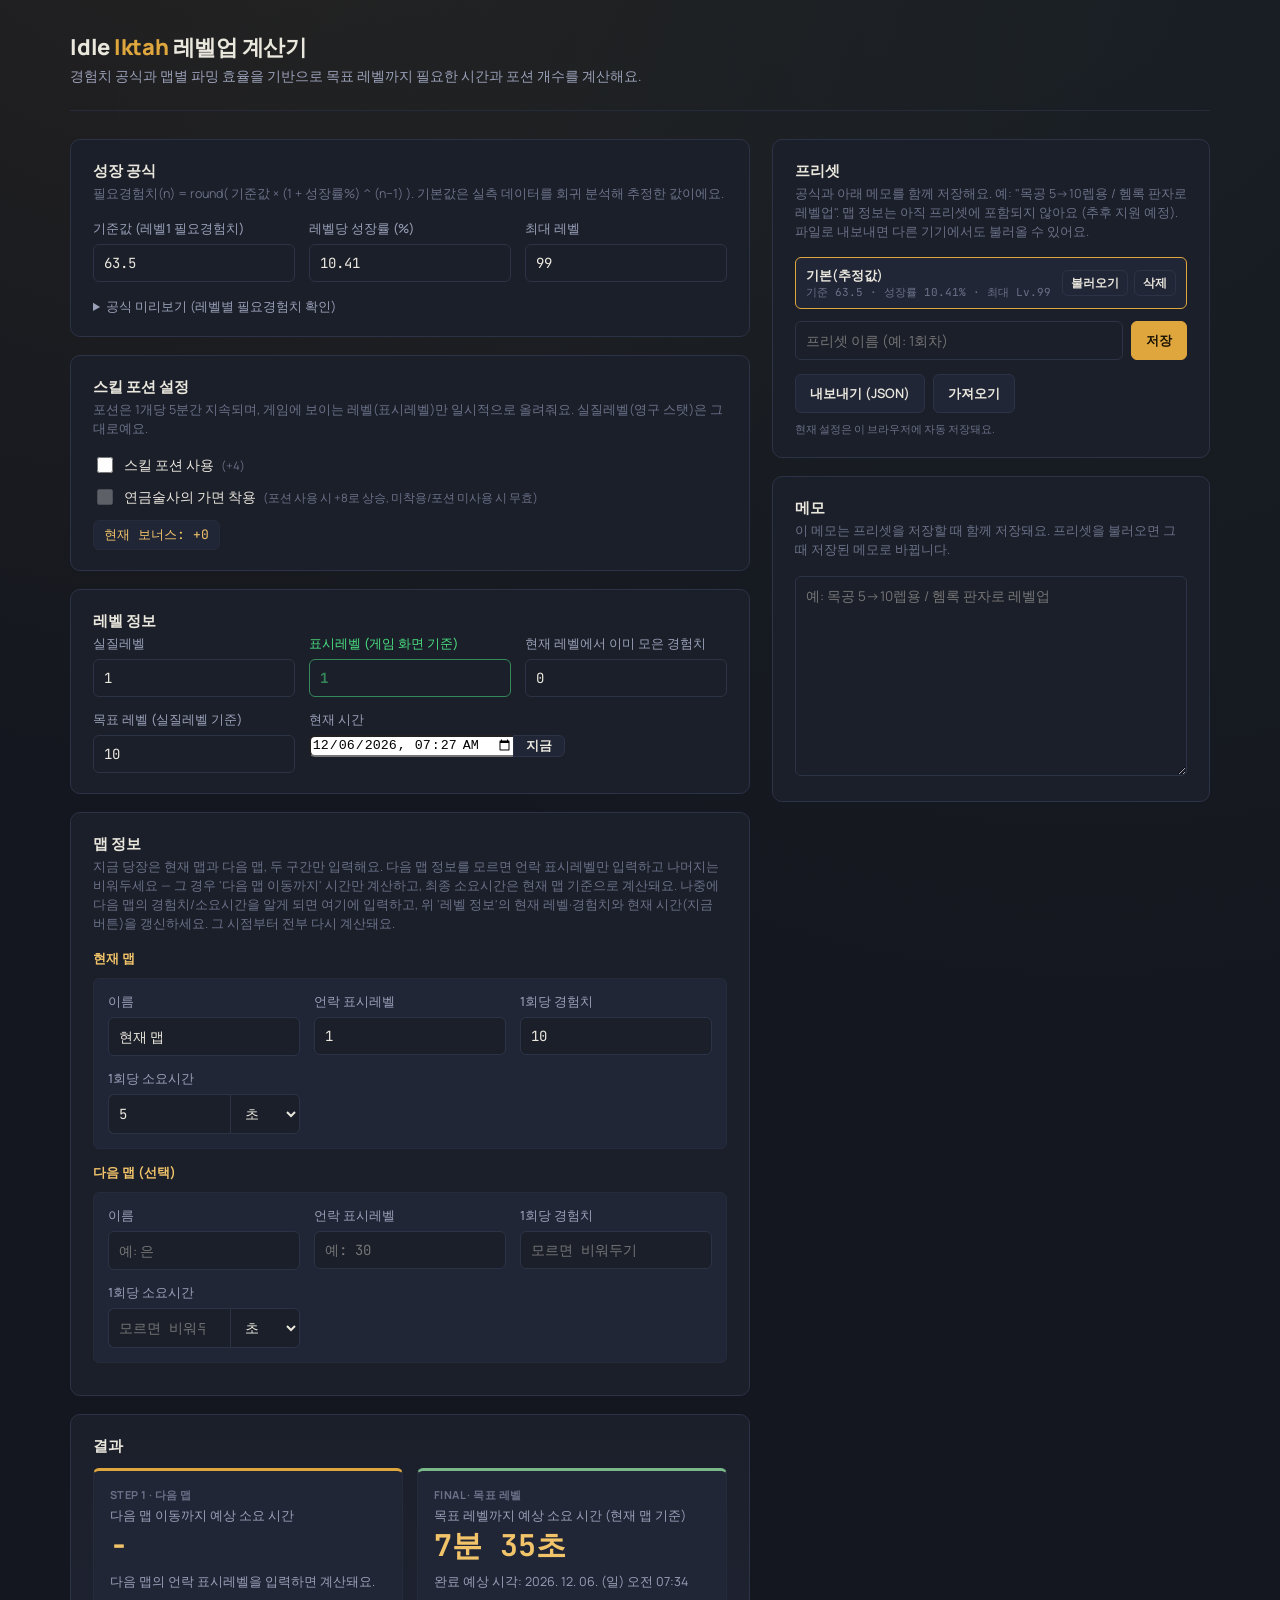
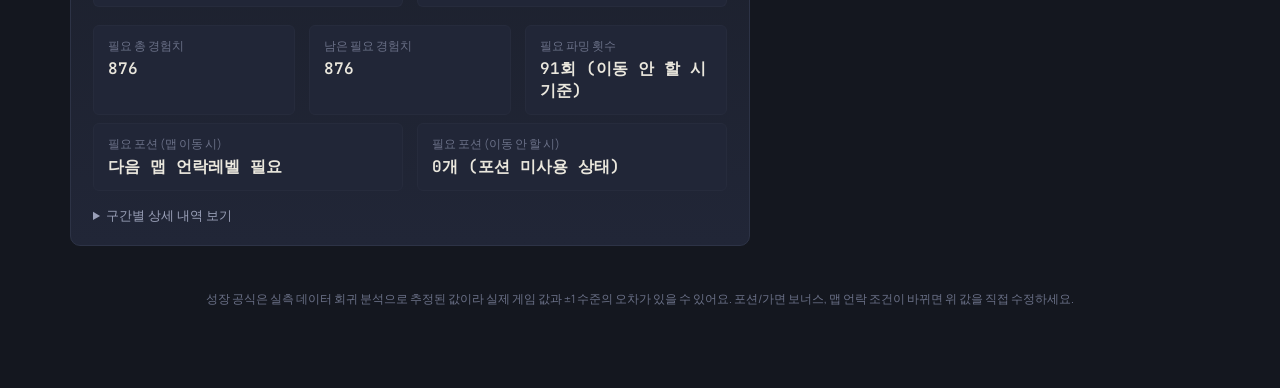
==== idle_calculator.html @ 44dc9018 "Add files via upload" ====
<!DOCTYPE html>
<html lang="ko">
<head>
<meta charset="UTF-8" />
<meta name="viewport" content="width=device-width, initial-scale=1.0" />
<title>Idle Iktah 레벨업 계산기</title>
<link rel="preconnect" href="https://fonts.googleapis.com">
<link rel="preconnect" href="https://fonts.gstatic.com" crossorigin>
<link href="https://fonts.googleapis.com/css2?family=Manrope:wght@400;500;600;700;800&family=JetBrains+Mono:wght@400;500;600;700&display=swap" rel="stylesheet">
<style>
  :root{
    --bg: #14171f;
    --panel: #1b1f2a;
    --panel-2: #212637;
    --border: #2d3346;
    --border-soft: #262b3c;
    --text: #eae7dd;
    --text-dim: #9aa0b8;
    --text-faint: #6b7188;
    --accent: #e0a63e;
    --accent-strong: #f2c469;
    --good: #7ab98a;
    --bad: #d98080;
    --level-green: #4ade80;
    --radius: 10px;
    --radius-sm: 6px;
  }
  * { box-sizing: border-box; }
  html, body { margin:0; padding:0; background:var(--bg); color:var(--text); font-family:'Manrope',system-ui,sans-serif; -webkit-font-smoothing:antialiased; }
  body { min-height:100vh; background-image: radial-gradient(circle at 15% -10%, rgba(224,166,62,0.08), transparent 40%), radial-gradient(circle at 85% 0%, rgba(122,185,138,0.05), transparent 45%); }
  .wrap { max-width:1180px; margin:0 auto; padding:32px 20px 80px; }
  header.top { display:flex; align-items:baseline; justify-content:space-between; gap:16px; padding-bottom:24px; margin-bottom:28px; border-bottom:1px solid var(--border-soft); }
  header.top h1 { font-size:22px; font-weight:800; margin:0; letter-spacing:-0.01em; }
  header.top h1 span { color:var(--accent); }
  header.top p { margin:4px 0 0; color:var(--text-dim); font-size:13.5px; }
  .layout { display:grid; grid-template-columns:1.55fr 1fr; gap:22px; align-items:start; }
  @media (max-width:880px){ .layout{ grid-template-columns:1fr; } .side{ order:2; } }
  .card { background:var(--panel); border:1px solid var(--border); border-radius:var(--radius); padding:20px 22px; margin-bottom:18px; }
  .card h2 { font-size:15px; font-weight:700; margin:0 0 4px; display:flex; align-items:center; gap:8px; }
  .card h3 { font-size:13px; font-weight:700; margin:14px 0 10px; color:var(--accent-strong); }
  .card h3:first-of-type { margin-top:4px; }
  .card .hint { color:var(--text-faint); font-size:12.5px; margin:0 0 16px; line-height:1.5; }
  .subsection { padding:14px; background:var(--panel-2); border:1px solid var(--border-soft); border-radius:var(--radius-sm); margin-bottom:12px; }
  .field-row { display:grid; grid-template-columns:repeat(auto-fit, minmax(150px,1fr)); gap:14px; }
  .field { display:flex; flex-direction:column; gap:6px; }
  .field label { font-size:12.5px; color:var(--text-dim); font-weight:500; }
  .field .input-with-unit { display:flex; align-items:stretch; }
  input[type="number"], input[type="text"], select, textarea { background:var(--panel); border:1px solid var(--border); color:var(--text); border-radius:var(--radius-sm); padding:9px 10px; font-family:'JetBrains Mono',monospace; font-size:14px; width:100%; outline:none; transition:border-color .15s ease; }
  .subsection input[type="number"], .subsection input[type="text"] { background: var(--panel); }
  input[type="text"], textarea { font-family:'Manrope',sans-serif; }
  input:focus, select:focus, textarea:focus { border-color:var(--accent); }
  input:disabled, select:disabled { opacity:0.45; cursor:not-allowed; }
  .input-with-unit input { border-radius:var(--radius-sm) 0 0 var(--radius-sm); border-right:none; }
  .input-with-unit select { width:auto; border-radius:0 var(--radius-sm) var(--radius-sm) 0; border-left:1px solid var(--border); }
  button, .btn { font-family:'Manrope',sans-serif; font-size:13px; font-weight:600; border-radius:var(--radius-sm); border:1px solid var(--border); background:var(--panel-2); color:var(--text); padding:9px 14px; cursor:pointer; transition:border-color .15s ease, background .15s ease; }
  button:hover { border-color:var(--accent); }
  button.primary { background:var(--accent); border-color:var(--accent); color:#1a1400; }
  button.primary:hover { background:var(--accent-strong); border-color:var(--accent-strong); }
  button:disabled { opacity:0.4; cursor:not-allowed; }
  .btn-row { display:flex; flex-wrap:wrap; gap:8px; margin-top:14px; }
  .checkbox-row { display:flex; align-items:center; gap:8px; margin-bottom:10px; }
  .checkbox-row input[type="checkbox"] { width:16px; height:16px; accent-color:var(--accent); }
  .checkbox-row label { font-size:13.5px; color:var(--text); cursor:pointer; }
  .checkbox-row .sub { color:var(--text-faint); font-size:11.5px; margin-left:4px; }
  .bonus-readout { display:inline-block; margin-top:2px; font-family:'JetBrains Mono',monospace; font-size:13px; color:var(--accent-strong); background:var(--panel-2); border:1px solid var(--border-soft); border-radius:var(--radius-sm); padding:5px 10px; }
  #l-display { color:var(--level-green); font-weight:700; border-color:var(--level-green); }
  #l-display:disabled { color:var(--level-green); opacity:0.55; }
  label[for="l-display"] { color:var(--level-green); }
  .result-card { background:linear-gradient(180deg, var(--panel) 0%, var(--panel-2) 100%); border:1px solid var(--border); }
  .hero-grid { display:grid; grid-template-columns:1fr 1fr; gap:14px; margin:12px 0 18px; }
  @media (max-width:640px){ .hero-grid{ grid-template-columns:1fr; } }
  .result-hero { display:flex; flex-direction:column; gap:2px; padding:16px 16px 14px; background:var(--panel-2); border:1px solid var(--border-soft); border-top:3px solid var(--accent); border-radius:var(--radius-sm); min-width:0; }
  .result-hero.goal { border-top-color:var(--good); }
  .result-hero .tag { font-size:11px; font-weight:700; letter-spacing:0.04em; color:var(--text-faint); margin-bottom:2px; }
  .result-hero .label { font-size:12.5px; color:var(--text-dim); }
  .result-hero .value { font-family:'JetBrains Mono',monospace; font-size:30px; font-weight:700; color:var(--accent-strong); line-height:1.25; overflow-wrap:anywhere; }
  .result-hero .value.done { color:var(--good); font-size:24px; }
  .result-hero .value.warn { color:var(--bad); font-size:18px; }
  .result-hero .sub-value { margin-top:6px; font-size:12.5px; color:var(--text-dim); white-space:pre-line; line-height:1.5; }
  .result-hero .sub-value:empty { display:none; }
  .input-with-unit button { border-radius:0 var(--radius-sm) var(--radius-sm) 0; padding:0 12px; white-space:nowrap; }
  .stat-grid { display:grid; grid-template-columns:repeat(auto-fit, minmax(150px,1fr)); gap:14px; margin-bottom:8px; }
  .stat { background:var(--panel-2); border:1px solid var(--border-soft); border-radius:var(--radius-sm); padding:12px 14px; }
  .stat .stat-label { font-size:11.5px; color:var(--text-faint); margin-bottom:4px; }
  .stat .stat-value { font-family:'JetBrains Mono',monospace; font-size:16px; font-weight:600; color:var(--text); }
  .stat .stat-value.dim { color:var(--text-faint); font-size:12.5px; font-weight:500; }
  details.breakdown { margin-top:16px; }
  details.breakdown summary { cursor:pointer; font-size:12.5px; color:var(--text-dim); user-select:none; }
  details.breakdown summary:hover { color:var(--accent); }
  .table-scroll { max-height:260px; overflow-y:auto; margin-top:10px; border:1px solid var(--border-soft); border-radius:var(--radius-sm); }
  table { width:100%; border-collapse:collapse; font-family:'JetBrains Mono',monospace; font-size:12.5px; }
  table th, table td { padding:7px 10px; text-align:right; border-bottom:1px solid var(--border-soft); }
  table th:first-child, table td:first-child { text-align:left; font-family:'Manrope',sans-serif; }
  table th { color:var(--text-faint); font-weight:500; position:sticky; top:0; background:var(--panel-2); }
  table td { color:var(--text-dim); }
  table tr:last-child td { border-bottom:none; }
  .msg { font-size:13px; padding:10px 12px; border-radius:var(--radius-sm); margin-top:4px; }
  .msg.warn { background:rgba(217,128,128,0.12); color:var(--bad); border:1px solid rgba(217,128,128,0.3); }
  .side .card { margin-bottom:18px; }
  .preset-list { display:flex; flex-direction:column; gap:6px; margin-bottom:12px; }
  .preset-item { display:flex; align-items:center; justify-content:space-between; gap:8px; padding:8px 10px; border-radius:var(--radius-sm); border:1px solid var(--border-soft); background:var(--panel-2); }
  .preset-item.active { border-color:var(--accent); }
  .preset-item .name { font-size:13px; font-weight:600; }
  .preset-item .meta { font-size:11px; color:var(--text-faint); font-family:'JetBrains Mono',monospace; }
  .preset-item .preset-memo { font-size:11.5px; color:var(--text-dim); margin-top:3px; max-width:220px; overflow:hidden; text-overflow:ellipsis; white-space:nowrap; }
  .preset-item .actions { display:flex; gap:6px; }
  .preset-item .actions button { padding:4px 8px; font-size:11.5px; }
  .preset-empty { color:var(--text-faint); font-size:12.5px; padding:6px 0; }
  textarea#notes { min-height:200px; resize:vertical; line-height:1.6; font-size:13.5px; }
  .save-row { display:flex; gap:8px; margin-top:12px; }
  .save-row input { flex:1; }
  .file-import { display:none; }
  footer.foot { margin-top:26px; color:var(--text-faint); font-size:11.5px; line-height:1.6; text-align:center; }
  .autosave-note { font-size:11px; color:var(--text-faint); margin-top:8px; }
</style>
</head>
<body>
<div class="wrap">

  <header class="top">
    <div>
      <h1>Idle <span>Iktah</span> 레벨업 계산기</h1>
      <p>경험치 공식과 맵별 파밍 효율을 기반으로 목표 레벨까지 필요한 시간과 포션 개수를 계산해요.</p>
    </div>
  </header>

  <div class="layout">

    <div class="main">

      <div class="card">
        <h2>성장 공식</h2>
        <p class="hint">필요경험치(n) = round( 기준값 × (1 + 성장률%) ^ (n−1) ). 기본값은 실측 데이터를 회귀 분석해 추정한 값이에요.</p>
        <div class="field-row">
          <div class="field"><label for="f-base">기준값 (레벨1 필요경험치)</label><input type="number" id="f-base" step="0.01" value="63.5" /></div>
          <div class="field"><label for="f-growth">레벨당 성장률 (%)</label><input type="number" id="f-growth" step="0.001" value="10.41" /></div>
          <div class="field"><label for="f-maxlevel">최대 레벨</label><input type="number" id="f-maxlevel" step="1" value="99" /></div>
        </div>
        <details class="breakdown">
          <summary>공식 미리보기 (레벨별 필요경험치 확인)</summary>
          <div class="table-scroll"><table id="formula-preview-table"><thead><tr><th>레벨</th><th>다음 레벨까지 필요경험치</th></tr></thead><tbody></tbody></table></div>
        </details>
      </div>

      <div class="card">
        <h2>스킬 포션 설정</h2>
        <p class="hint">포션은 1개당 5분간 지속되며, 게임에 보이는 레벨(표시레벨)만 일시적으로 올려줘요. 실질레벨(영구 스탯)은 그대로예요.</p>
        <div class="checkbox-row">
          <input type="checkbox" id="pot-use" />
          <label for="pot-use">스킬 포션 사용 <span class="sub">(+4)</span></label>
        </div>
        <div class="checkbox-row">
          <input type="checkbox" id="pot-mask" />
          <label for="pot-mask">연금술사의 가면 착용 <span class="sub">(포션 사용 시 +8로 상승, 미착용/포션 미사용 시 무효)</span></label>
        </div>
        <span class="bonus-readout" id="pot-bonus-readout">현재 보너스: +0</span>
      </div>

      <div class="card">
        <h2>레벨 정보</h2>
        <div class="field-row">
          <div class="field"><label for="l-real">실질레벨</label><input type="number" id="l-real" step="1" value="1" /></div>
          <div class="field"><label for="l-display">표시레벨 (게임 화면 기준)</label><input type="number" id="l-display" step="1" value="1" disabled /></div>
          <div class="field"><label for="l-progress">현재 레벨에서 이미 모은 경험치</label><input type="number" id="l-progress" step="1" value="0" /></div>
          <div class="field"><label for="l-target">목표 레벨 (실질레벨 기준)</label><input type="number" id="l-target" step="1" value="10" /></div>
          <div class="field"><label for="cur-time">현재 시간</label>
            <div class="input-with-unit"><input type="datetime-local" id="cur-time" /><button type="button" id="btn-now">지금</button></div>
          </div>
        </div>
      </div>

      <div class="card">
        <h2>맵 정보</h2>
        <p class="hint">지금 당장은 현재 맵과 다음 맵, 두 구간만 입력해요. 다음 맵 정보를 모르면 언락 표시레벨만 입력하고 나머지는 비워두세요 — 그 경우 '다음 맵 이동까지' 시간만 계산하고, 최종 소요시간은 현재 맵 기준으로 계산돼요. 나중에 다음 맵의 경험치/소요시간을 알게 되면 여기에 입력하고, 위 '레벨 정보'의 현재 레벨·경험치와 현재 시간(지금 버튼)을 갱신하세요. 그 시점부터 전부 다시 계산돼요.</p>

        <h3>현재 맵</h3>
        <div class="subsection">
          <div class="field-row">
            <div class="field"><label for="m-cur-name">이름</label><input type="text" id="m-cur-name" value="현재 맵" /></div>
            <div class="field"><label for="m-cur-unlock">언락 표시레벨</label><input type="number" id="m-cur-unlock" step="1" value="1" /></div>
            <div class="field"><label for="m-cur-exp">1회당 경험치</label><input type="number" id="m-cur-exp" step="1" value="10" /></div>
            <div class="field"><label for="m-cur-time">1회당 소요시간</label>
              <div class="input-with-unit">
                <input type="number" id="m-cur-time" step="0.1" value="5" />
                <select id="m-cur-unit"><option value="1" selected>초</option><option value="60">분</option><option value="3600">시간</option></select>
              </div>
            </div>
          </div>
        </div>

        <h3>다음 맵 (선택)</h3>
        <div class="subsection">
          <div class="field-row">
            <div class="field"><label for="m-next-name">이름</label><input type="text" id="m-next-name" placeholder="예: 은" /></div>
            <div class="field"><label for="m-next-unlock">언락 표시레벨</label><input type="number" id="m-next-unlock" step="1" placeholder="예: 30" /></div>
            <div class="field"><label for="m-next-exp">1회당 경험치</label><input type="number" id="m-next-exp" step="1" placeholder="모르면 비워두기" /></div>
            <div class="field"><label for="m-next-time">1회당 소요시간</label>
              <div class="input-with-unit">
                <input type="number" id="m-next-time" step="0.1" placeholder="모르면 비워두기" />
                <select id="m-next-unit"><option value="1" selected>초</option><option value="60">분</option><option value="3600">시간</option></select>
              </div>
            </div>
          </div>
        </div>
      </div>

      <div class="card result-card">
        <h2>결과</h2>
        <div class="hero-grid">
          <div class="result-hero next">
            <div class="tag">STEP 1 · 다음 맵</div>
            <div class="label" id="n-label">다음 맵 이동까지 예상 소요 시간</div>
            <div class="value" id="n-time">-</div>
            <div class="sub-value" id="n-finish"></div>
            <div class="sub-value" id="n-sub"></div>
          </div>
          <div class="result-hero goal">
            <div class="tag">FINAL · 목표 레벨</div>
            <div class="label" id="r-time-label">목표 레벨까지 예상 소요 시간</div>
            <div class="value" id="r-time">-</div>
            <div class="sub-value" id="r-time-finish"></div>
            <div class="sub-value" id="r-time-sub"></div>
          </div>
        </div>
        <div class="stat-grid">
          <div class="stat"><div class="stat-label">필요 총 경험치</div><div class="stat-value" id="r-totalexp">-</div></div>
          <div class="stat"><div class="stat-label">남은 필요 경험치</div><div class="stat-value" id="r-remainexp">-</div></div>
          <div class="stat"><div class="stat-label">필요 파밍 횟수</div><div class="stat-value" id="r-runs">-</div></div>
        </div>
        <div class="stat-grid">
          <div class="stat"><div class="stat-label">필요 포션 (맵 이동 시)</div><div class="stat-value" id="r-potion-switch">-</div></div>
          <div class="stat"><div class="stat-label">필요 포션 (이동 안 할 시)</div><div class="stat-value" id="r-potion-noswitch">-</div></div>
        </div>
        <div id="r-warning"></div>
        <details class="breakdown">
          <summary>구간별 상세 내역 보기</summary>
          <div class="table-scroll"><table id="range-table"><thead><tr><th>구간</th><th>맵</th><th>행동 횟수</th><th>소요 시간</th></tr></thead><tbody></tbody></table></div>
        </details>
      </div>

    </div>

    <div class="side">

      <div class="card">
        <h2>프리셋</h2>
        <p class="hint">공식과 아래 메모를 함께 저장해요. 예: "목공 5→10렙용 / 헴록 판자로 레벨업". 맵 정보는 아직 프리셋에 포함되지 않아요 (추후 지원 예정). 파일로 내보내면 다른 기기에서도 불러올 수 있어요.</p>
        <div class="preset-list" id="preset-list"></div>
        <div class="save-row"><input type="text" id="preset-name" placeholder="프리셋 이름 (예: 1회차)" /><button class="primary" id="btn-save-preset">저장</button></div>
        <div class="btn-row">
          <button id="btn-export">내보내기 (JSON)</button>
          <button id="btn-import-trigger">가져오기</button>
          <input type="file" id="file-import" class="file-import" accept="application/json" />
        </div>
        <div class="autosave-note">현재 설정은 이 브라우저에 자동 저장돼요.</div>
      </div>

      <div class="card">
        <h2>메모</h2>
        <p class="hint">이 메모는 프리셋을 저장할 때 함께 저장돼요. 프리셋을 불러오면 그때 저장된 메모로 바뀝니다.</p>
        <textarea id="notes" placeholder="예: 목공 5→10렙용 / 헴록 판자로 레벨업"></textarea>
      </div>

    </div>

  </div>

  <footer class="foot">
    성장 공식은 실측 데이터 회귀 분석으로 추정된 값이라 실제 게임 값과 ±1 수준의 오차가 있을 수 있어요. 포션/가면 보너스, 맵 언락 조건이 바뀌면 위 값을 직접 수정하세요.
  </footer>

</div>

<script>
(function(){
  const STORAGE_KEY = 'idleIktahCalcState_v2';
  const POTION_SECONDS = 5 * 60;
  const el = (id) => document.getElementById(id);

  let state = {
    base: 63.5, growth: 10.41, maxLevel: 99,
    usePotion: false, useMask: false,
    real: 1, progress: 0, target: 10, curTime: null,
    mCurName: '현재 맵', mCurUnlock: 1, mCurExp: 10, mCurTime: 5, mCurUnit: 1,
    mNextName: '', mNextUnlock: null, mNextExp: null, mNextTime: null, mNextUnit: 1,
    notes: '',
    presets: [ { id: 'default', name: '기본(추정값)', base: 63.5, growth: 10.41, maxLevel: 99, memo: '' } ]
  };

  function loadFromStorage(){
    try {
      const raw = localStorage.getItem(STORAGE_KEY);
      if (!raw) return;
      const saved = JSON.parse(raw);
      state = Object.assign({}, state, saved);
      if (!Array.isArray(state.presets) || state.presets.length === 0) {
        state.presets = [{ id:'default', name:'기본(추정값)', base:63.5, growth:10.41, maxLevel:99, memo:'' }];
      }
      state.presets.forEach(p => { if (typeof p.memo !== 'string') p.memo = ''; });
    } catch(e) { /* 저장된 값 없음 - 기본값 사용 */ }
  }
  function saveToStorage(){ try { localStorage.setItem(STORAGE_KEY, JSON.stringify(state)); } catch(e){} }

  const fields = {
    base: el('f-base'), growth: el('f-growth'), maxLevel: el('f-maxlevel'),
    potUse: el('pot-use'), potMask: el('pot-mask'),
    real: el('l-real'), display: el('l-display'), progress: el('l-progress'), target: el('l-target'), nowTime: el('cur-time'),
    curName: el('m-cur-name'), curUnlock: el('m-cur-unlock'), curExp: el('m-cur-exp'), curTime: el('m-cur-time'), curUnit: el('m-cur-unit'),
    nextName: el('m-next-name'), nextUnlock: el('m-next-unlock'), nextExp: el('m-next-exp'), nextTime: el('m-next-time'), nextUnit: el('m-next-unit'),
    notes: el('notes'), presetName: el('preset-name')
  };

  function getBonus(){ return state.usePotion ? (state.useMask ? 8 : 4) : 0; }

  function syncFieldsFromState(){
    fields.base.value = state.base;
    fields.growth.value = state.growth;
    fields.maxLevel.value = state.maxLevel;
    fields.potUse.checked = !!state.usePotion;
    fields.potMask.checked = !!state.useMask;
    fields.real.value = state.real;
    fields.progress.value = state.progress;
    fields.target.value = state.target;
    fields.nowTime.value = state.curTime || '';
    fields.curName.value = state.mCurName;
    fields.curUnlock.value = state.mCurUnlock;
    fields.curExp.value = state.mCurExp;
    fields.curTime.value = state.mCurTime;
    fields.curUnit.value = state.mCurUnit;
    fields.nextName.value = state.mNextName || '';
    fields.nextUnlock.value = state.mNextUnlock === null || state.mNextUnlock === undefined ? '' : state.mNextUnlock;
    fields.nextExp.value = state.mNextExp === null || state.mNextExp === undefined ? '' : state.mNextExp;
    fields.nextTime.value = state.mNextTime === null || state.mNextTime === undefined ? '' : state.mNextTime;
    fields.nextUnit.value = state.mNextUnit;
    fields.notes.value = state.notes || '';
    updateDisplayFieldUI();
  }

  function updateDisplayFieldUI(){
    const bonus = getBonus();
    el('pot-bonus-readout').textContent = '현재 보너스: +' + bonus;
    fields.potMask.disabled = !state.usePotion;
    if (bonus > 0){
      fields.display.disabled = false;
      fields.display.value = state.real + bonus;
    } else {
      fields.display.disabled = true;
      fields.display.value = state.real;
    }
  }

  function numOrNull(v){
    if (v === '' || v === null || v === undefined) return null;
    const n = parseFloat(v);
    return isNaN(n) ? null : n;
  }

  function readFieldsIntoState(){
    state.base = parseFloat(fields.base.value) || 0;
    state.growth = parseFloat(fields.growth.value) || 0;
    state.maxLevel = Math.max(1, Math.floor(parseFloat(fields.maxLevel.value) || 1));
    state.usePotion = fields.potUse.checked;
    state.useMask = fields.potMask.checked;
    state.real = Math.max(1, Math.floor(parseFloat(fields.real.value) || 1));
    state.progress = Math.max(0, parseFloat(fields.progress.value) || 0);
    state.target = Math.max(1, Math.floor(parseFloat(fields.target.value) || 1));
    state.curTime = fields.nowTime.value || null;
    state.mCurName = fields.curName.value || '현재 맵';
    state.mCurUnlock = parseFloat(fields.curUnlock.value) || 1;
    state.mCurExp = parseFloat(fields.curExp.value) || 0;
    state.mCurTime = parseFloat(fields.curTime.value) || 0;
    state.mCurUnit = parseFloat(fields.curUnit.value) || 1;
    state.mNextName = fields.nextName.value || '';
    state.mNextUnlock = numOrNull(fields.nextUnlock.value);
    state.mNextExp = numOrNull(fields.nextExp.value);
    state.mNextTime = numOrNull(fields.nextTime.value);
    state.mNextUnit = parseFloat(fields.nextUnit.value) || 1;
    state.notes = fields.notes.value;
  }

  // 실질레벨 <-> 표시레벨 동기화
  fields.real.addEventListener('input', () => {
    readFieldsIntoState();
    updateDisplayFieldUI();
    refreshAll();
  });
  fields.display.addEventListener('input', () => {
    const bonus = getBonus();
    if (bonus <= 0) return;
    const disp = Math.floor(parseFloat(fields.display.value) || 0);
    state.real = Math.max(1, disp - bonus);
    fields.real.value = state.real;
    refreshAll();
  });
  [fields.potUse, fields.potMask].forEach(cb => {
    cb.addEventListener('change', () => {
      readFieldsIntoState();
      updateDisplayFieldUI();
      refreshAll();
    });
  });

  function nowLocalInputValue(){
    const d = new Date();
    d.setSeconds(0,0);
    const tzOffsetMs = d.getTimezoneOffset() * 60000;
    return new Date(d.getTime() - tzOffsetMs).toISOString().slice(0,16);
  }

  function formatFinishAt(startStr, seconds){
    if (!startStr || !isFinite(seconds)) return null;
    const start = new Date(startStr);
    if (isNaN(start.getTime())) return null;
    const end = new Date(start.getTime() + seconds*1000);
    return end.toLocaleString('ko-KR', { year:'numeric', month:'2-digit', day:'2-digit', weekday:'short', hour:'2-digit', minute:'2-digit' });
  }

  function requiredExp(n, base, growthPct){ return Math.round(base * Math.pow(1 + growthPct/100, n-1)); }
  function fmtInt(n){ return Math.round(n).toLocaleString('ko-KR'); }

  function formatDuration(totalSeconds){
    if (!isFinite(totalSeconds)) return '계산 불가';
    if (totalSeconds <= 0) return '0초';
    let s = Math.round(totalSeconds);
    const day=86400, hour=3600, minute=60;
    const days=Math.floor(s/day); s-=days*day;
    const hours=Math.floor(s/hour); s-=hours*hour;
    const minutes=Math.floor(s/minute); s-=minutes*minute;
    const seconds=s;
    const parts=[];
    if (days>0) parts.push(days+'일');
    if (hours>0) parts.push(hours+'시간');
    if (minutes>0 && days===0) parts.push(minutes+'분');
    if (seconds>0 && days===0 && hours===0) parts.push(seconds+'초');
    if (parts.length===0) parts.push('0초');
    return parts.slice(0,3).join(' ');
  }

  function renderFormulaPreview(){
    const tbody = document.querySelector('#formula-preview-table tbody');
    tbody.innerHTML = '';
    const maxShow = Math.min(state.maxLevel, 15);
    for (let n=1; n<=maxShow; n++){
      const tr = document.createElement('tr');
      tr.innerHTML = `<td>Lv.${n}</td><td>${fmtInt(requiredExp(n, state.base, state.growth))}</td>`;
      tbody.appendChild(tr);
    }
  }

  function levelExpList(currentReal, progress, targetReal, base, growth){
    const list = [];
    for (let n=currentReal; n<targetReal; n++){
      const need = requiredExp(n, base, growth);
      const remain = Math.max(0, need - (n===currentReal ? progress : 0));
      list.push({ level:n, need, remain });
    }
    return list;
  }

  // tiers: [{name, unlock, exp, time, unit}], sorted ascending by unlock
  function simulateFarm(levelList, bonus, tiers, forceFirstOnly){
    let totalActions=0, totalTime=0, potionTime=0;
    const segments = []; let curSeg = null;
    levelList.forEach(({level:n, remain}) => {
      let tier = tiers[0];
      if (!forceFirstOnly){
        tiers.forEach(t => { if (t.unlock <= n + bonus) tier = t; });
      }
      const actions = tier.exp > 0 ? Math.ceil(remain / tier.exp) : 0;
      const timeSec = actions * tier.time * tier.unit;
      const potionFlag = tier.unlock > n;
      totalActions += actions; totalTime += timeSec;
      if (potionFlag) potionTime += timeSec;
      if (!curSeg || curSeg.tierName !== tier.name){
        if (curSeg) segments.push(curSeg);
        curSeg = { tierName: tier.name, from:n, to:n+1, actions, time:timeSec };
      } else {
        curSeg.to = n+1; curSeg.actions += actions; curSeg.time += timeSec;
      }
    });
    if (curSeg) segments.push(curSeg);
    return { totalActions, totalTime, potionTime, segments };
  }

  function isUsable(map){ return !!map && map.exp !== null && map.time !== null && isFinite(map.exp) && map.exp > 0 && isFinite(map.time) && map.time >= 0; }

  // 다음 맵 이동까지 (목표 레벨과 무관하게 독립 계산)
  function renderNextMap(){
    const { real, progress, maxLevel, base, growth } = state;
    const bonus = getBonus();
    const setP = (value, cls, finish, sub) => {
      el('n-time').textContent = value;
      el('n-time').className = 'value' + (cls ? ' ' + cls : '');
      el('n-finish').textContent = finish || '';
      el('n-sub').textContent = sub || '';
    };
    const nextDefined = state.mNextUnlock !== null && isFinite(state.mNextUnlock);
    if (!nextDefined){
      el('n-label').textContent = '다음 맵 이동까지 예상 소요 시간';
      setP('-', '', '', '다음 맵의 언락 표시레벨을 입력하면 계산돼요.');
      return;
    }
    const nextName = state.mNextName || '다음 맵';
    el('n-label').textContent = `${nextName} 이동까지 예상 소요 시간`;
    const nextOpenReal = state.mNextUnlock - bonus;
    const info = `표시 Lv.${state.mNextUnlock} = 실질 Lv.${nextOpenReal} (보너스 +${bonus} 기준)`;
    if (nextOpenReal <= real){ setP('이미 열려있어요', 'done', '', info); return; }
    if (nextOpenReal > maxLevel){ setP('도달 불가', 'warn', '', `최대 레벨(${maxLevel})보다 높은 지점이에요.\n` + info); return; }
    const curMap = { name: state.mCurName || '현재 맵', unlock: state.mCurUnlock, exp: state.mCurExp, time: state.mCurTime, unit: state.mCurUnit };
    if (!isUsable(curMap)){ setP('-', '', '', "현재 맵의 '1회당 경험치'와 '1회당 소요시간'을 입력해주세요."); return; }

    const sim = simulateFarm(levelExpList(real, progress, nextOpenReal, base, growth), bonus, [curMap], true);
    const finishAt = formatFinishAt(state.curTime, sim.totalTime);
    let sub = `실질 Lv.${real} → Lv.${nextOpenReal} · ${fmtInt(sim.totalActions)}회\n${info}`;

    // 다음 맵 정보가 완전하면, 이동 이후 목표까지 추가 시간도 안내
    const nextMap = { name: nextName, unlock: state.mNextUnlock, exp: state.mNextExp, time: state.mNextTime, unit: state.mNextUnit };
    const effTarget = Math.min(state.target, maxLevel);
    if (isUsable(nextMap) && effTarget > nextOpenReal){
      const tiers = [curMap, nextMap].sort((a,b) => a.unlock - b.unlock);
      const full = simulateFarm(levelExpList(real, progress, effTarget, base, growth), bonus, tiers, false);
      sub += `\n이동 후 목표까지 추가 ${formatDuration(full.totalTime - sim.totalTime)}`;
    } else if (effTarget <= nextOpenReal){
      sub += '\n(목표 레벨 이후에 열리는 지점이에요)';
    }
    setP(formatDuration(sim.totalTime), '', finishAt ? `도달 예상 시각: ${finishAt}` : '', sub);
  }

  function calculate(){
    const warnBox = el('r-warning');
    warnBox.innerHTML = '';
    const { real, progress, target, maxLevel, base, growth } = state;
    const bonus = getBonus();

    renderNextMap();

    if (target > maxLevel){
      warnBox.innerHTML = `<div class="msg warn">목표 레벨(${target})이 최대 레벨(${maxLevel})을 초과했어요.</div>`;
    }
    if (target <= real){
      el('r-time-label').textContent = '목표 레벨까지 예상 소요 시간';
      el('r-time').textContent = '이미 도달함';
      el('r-time').className = 'value done';
      el('r-time-sub').textContent = '';
      el('r-time-finish').textContent = '';
      el('r-totalexp').textContent = '-';
      el('r-remainexp').textContent = '0';
      el('r-runs').textContent = '0';
      el('r-potion-switch').textContent = '-';
      el('r-potion-noswitch').textContent = '-';
      document.querySelector('#range-table tbody').innerHTML = '';
      return;
    }

    const effectiveTarget = Math.min(target, maxLevel);
    const levelList = levelExpList(real, progress, effectiveTarget, base, growth);
    const totalExpRaw = levelList.reduce((s,l)=>s+l.need, 0);
    const remainExp = levelList.reduce((s,l)=>s+l.remain, 0);
    el('r-totalexp').textContent = fmtInt(totalExpRaw);
    el('r-remainexp').textContent = fmtInt(remainExp);

    const curMap = { name: state.mCurName || '현재 맵', unlock: state.mCurUnlock, exp: state.mCurExp, time: state.mCurTime, unit: state.mCurUnit };
    const nextMapDefined = state.mNextUnlock !== null && isFinite(state.mNextUnlock);
    const nextMap = nextMapDefined ? { name: state.mNextName || '다음 맵', unlock: state.mNextUnlock, exp: state.mNextExp, time: state.mNextTime, unit: state.mNextUnit } : null;

    if (!isUsable(curMap)){
      warnBox.innerHTML += `<div class="msg warn">현재 맵의 '1회당 경험치'와 '1회당 소요시간'을 입력해주세요.</div>`;
      el('r-time').textContent = '-'; el('r-time').className='value'; el('r-time-sub').textContent=''; el('r-time-finish').textContent='';
      el('r-runs').textContent = '-'; el('r-potion-switch').textContent='-'; el('r-potion-noswitch').textContent='-';
      document.querySelector('#range-table tbody').innerHTML = '';
      return;
    }

    // 이동 안 할 시 (현재 맵만 계속 사용)
    const noSwitch = simulateFarm(levelList, bonus, [curMap], true);
    const potionsNoSwitch = Math.ceil(noSwitch.potionTime / POTION_SECONDS);

    // 이동 시 (다음 맵 정보가 완전할 때만 전체 시뮬레이션)
    const nextUsable = nextMapDefined && isUsable(nextMap);
    let fullSim = null;
    if (nextUsable){
      const tiers = [curMap, nextMap].sort((a,b)=>a.unlock-b.unlock);
      fullSim = simulateFarm(levelList, bonus, tiers, false);
    }

    // 포션 계산용: 다음 맵의 비어있는 값(경험치/소요시간)은 현재 맵 수치로 대신 채워서 추정
    let potionsSwitch = null, potionEstimated = false;
    if (nextMapDefined){
      const hasExp = nextMap.exp !== null && isFinite(nextMap.exp) && nextMap.exp > 0;
      const hasTime = nextMap.time !== null && isFinite(nextMap.time) && nextMap.time >= 0;
      const nextEst = {
        name: nextMap.name, unlock: nextMap.unlock,
        exp: hasExp ? nextMap.exp : curMap.exp,
        time: hasTime ? nextMap.time : curMap.time,
        unit: hasTime ? nextMap.unit : curMap.unit
      };
      potionEstimated = !(hasExp && hasTime);
      const potionSim = simulateFarm(levelList, bonus, [curMap, nextEst].sort((a,b)=>a.unlock-b.unlock), false);
      potionsSwitch = Math.ceil(potionSim.potionTime / POTION_SECONDS);
    }
    const noPotionNote = bonus === 0 ? ' (포션 미사용 상태)' : '';

    el('r-runs').textContent = fmtInt(noSwitch.totalActions) + '회 (이동 안 할 시 기준)';
    el('r-potion-noswitch').textContent = potionsNoSwitch + '개' + (potionsNoSwitch === 0 ? noPotionNote : '');
    el('r-potion-switch').textContent = potionsSwitch === null
      ? '다음 맵 언락레벨 필요'
      : potionsSwitch + '개' + (potionEstimated ? ' (현재 맵 수치로 추정)' : '') + (potionsSwitch === 0 ? noPotionNote : '');

    let heroResult, heroLabel, heroSub;
    const rangeTbody = document.querySelector('#range-table tbody');
    rangeTbody.innerHTML = '';

    if (fullSim){
      heroResult = fullSim.totalTime;
      heroLabel = '목표 레벨까지 예상 소요 시간 (맵 이동 전략)';
      heroSub = `이동 안 할 시: ${formatDuration(noSwitch.totalTime)} · 필요 행동: ${fmtInt(fullSim.totalActions)}회`;
      el('r-runs').textContent = fmtInt(fullSim.totalActions) + '회 (맵 이동 전략 기준)';
      fullSim.segments.forEach(seg => {
        const tr = document.createElement('tr');
        tr.innerHTML = `<td>Lv.${seg.from} → Lv.${seg.to}</td><td>${seg.tierName}</td><td>${fmtInt(seg.actions)}회</td><td>${formatDuration(seg.time)}</td>`;
        rangeTbody.appendChild(tr);
      });
    } else {
      heroResult = noSwitch.totalTime;
      heroLabel = '목표 레벨까지 예상 소요 시간 (현재 맵 기준)';
      heroSub = '';
      noSwitch.segments.forEach(seg => {
        const tr = document.createElement('tr');
        tr.innerHTML = `<td>Lv.${seg.from} → Lv.${seg.to}</td><td>${seg.tierName}</td><td>${fmtInt(seg.actions)}회</td><td>${formatDuration(seg.time)}</td>`;
        rangeTbody.appendChild(tr);
      });
    }

    el('r-time-label').textContent = heroLabel;
    el('r-time').textContent = formatDuration(heroResult);
    el('r-time').className = 'value';
    el('r-time-sub').textContent = heroSub;
    const finishAt = formatFinishAt(state.curTime, heroResult);
    el('r-time-finish').textContent = finishAt ? `완료 예상 시각: ${finishAt}` : '';
  }

  function renderPresets(){
    const list = el('preset-list');
    list.innerHTML = '';
    if (!state.presets.length){ list.innerHTML = '<div class="preset-empty">저장된 프리셋이 없어요.</div>'; return; }
    state.presets.forEach(p => {
      const isActive = p.base === state.base && p.growth === state.growth && p.maxLevel === state.maxLevel;
      const item = document.createElement('div');
      item.className = 'preset-item' + (isActive ? ' active' : '');
      const memoLine = p.memo && p.memo.trim() ? `<div class="preset-memo">${escapeHtml(p.memo.trim().split('\n')[0])}</div>` : '';
      item.innerHTML = `
        <div>
          <div class="name">${escapeHtml(p.name)}</div>
          <div class="meta">기준 ${p.base} · 성장률 ${p.growth}% · 최대 Lv.${p.maxLevel}</div>
          ${memoLine}
        </div>
        <div class="actions">
          <button data-action="load" data-id="${p.id}">불러오기</button>
          <button data-action="delete" data-id="${p.id}">삭제</button>
        </div>`;
      list.appendChild(item);
    });
  }

  function escapeHtml(str){ const div = document.createElement('div'); div.textContent = str; return div.innerHTML; }

  function refreshAll(){
    renderFormulaPreview();
    calculate();
    renderPresets();
    saveToStorage();
  }

  ['f-base','f-growth','f-maxlevel'].forEach(id => el(id).addEventListener('input', () => { readFieldsIntoState(); refreshAll(); }));
  ['l-progress','l-target','cur-time'].forEach(id => el(id).addEventListener('input', () => { readFieldsIntoState(); refreshAll(); }));
  ['m-cur-name','m-cur-unlock','m-cur-exp','m-cur-time','m-next-name','m-next-unlock','m-next-exp','m-next-time'].forEach(id => el(id).addEventListener('input', () => { readFieldsIntoState(); refreshAll(); }));
  ['m-cur-unit','m-next-unit'].forEach(id => el(id).addEventListener('change', () => { readFieldsIntoState(); refreshAll(); }));
  el('notes').addEventListener('input', () => { readFieldsIntoState(); saveToStorage(); });

  el('btn-save-preset').addEventListener('click', () => {
    readFieldsIntoState();
    const name = fields.presetName.value.trim();
    if (!name){ fields.presetName.focus(); return; }
    const existing = state.presets.find(p => p.name === name);
    if (existing){
      const ok = confirm(`'${name}' 프리셋이 이미 있어요. 현재 공식과 메모로 덮어쓸까요?`);
      if (!ok) return;
      existing.base = state.base; existing.growth = state.growth; existing.maxLevel = state.maxLevel; existing.memo = state.notes;
    } else {
      state.presets.push({ id:'p_'+Date.now(), name, base:state.base, growth:state.growth, maxLevel:state.maxLevel, memo:state.notes });
    }
    fields.presetName.value = '';
    refreshAll();
  });

  el('preset-list').addEventListener('click', (e) => {
    const btn = e.target.closest('button'); if (!btn) return;
    const id = btn.getAttribute('data-id'); const action = btn.getAttribute('data-action');
    const preset = state.presets.find(p => p.id === id); if (!preset) return;
    if (action === 'load'){
      state.base = preset.base; state.growth = preset.growth; state.maxLevel = preset.maxLevel; state.notes = preset.memo || '';
      fields.presetName.value = preset.name;
      syncFieldsFromState(); refreshAll();
    } else if (action === 'delete'){
      state.presets = state.presets.filter(p => p.id !== id); refreshAll();
    }
  });

  el('btn-export').addEventListener('click', () => {
    readFieldsIntoState();
    const payload = { exportedAt: new Date().toISOString(), presets: state.presets, notes: state.notes };
    const blob = new Blob([JSON.stringify(payload, null, 2)], { type: 'application/json' });
    const url = URL.createObjectURL(blob);
    const a = document.createElement('a'); a.href = url; a.download = 'idle-iktah-presets.json';
    document.body.appendChild(a); a.click(); document.body.removeChild(a); URL.revokeObjectURL(url);
  });

  el('btn-import-trigger').addEventListener('click', () => el('file-import').click());
  el('file-import').addEventListener('change', (e) => {
    const file = e.target.files[0]; if (!file) return;
    const reader = new FileReader();
    reader.onload = () => {
      try {
        const data = JSON.parse(reader.result);
        if (Array.isArray(data.presets)){
          const existingIds = new Set(state.presets.map(p => p.id));
          data.presets.forEach(p => {
            if (!p || typeof p.base !== 'number' || typeof p.growth !== 'number') return;
            if (existingIds.has(p.id)) p.id = 'p_' + Date.now() + Math.random().toString(16).slice(2);
            if (typeof p.memo !== 'string') p.memo = '';
            state.presets.push(p);
          });
        }
        if (typeof data.notes === 'string' && data.notes.trim() && !state.notes.trim()) state.notes = data.notes;
        syncFieldsFromState(); refreshAll();
      } catch(err){ alert('파일을 읽을 수 없어요. 올바른 JSON 파일인지 확인해주세요.'); }
      el('file-import').value = '';
    };
    reader.readAsText(file);
  });

  loadFromStorage();
  if (!/^\d{4}-\d{2}-\d{2}T\d{2}:\d{2}$/.test(state.curTime || '')) state.curTime = nowLocalInputValue();
  el('btn-now').addEventListener('click', () => {
    fields.nowTime.value = nowLocalInputValue();
    readFieldsIntoState(); refreshAll();
  });
  syncFieldsFromState();
  refreshAll();
})();
</script>
</body>
</html>
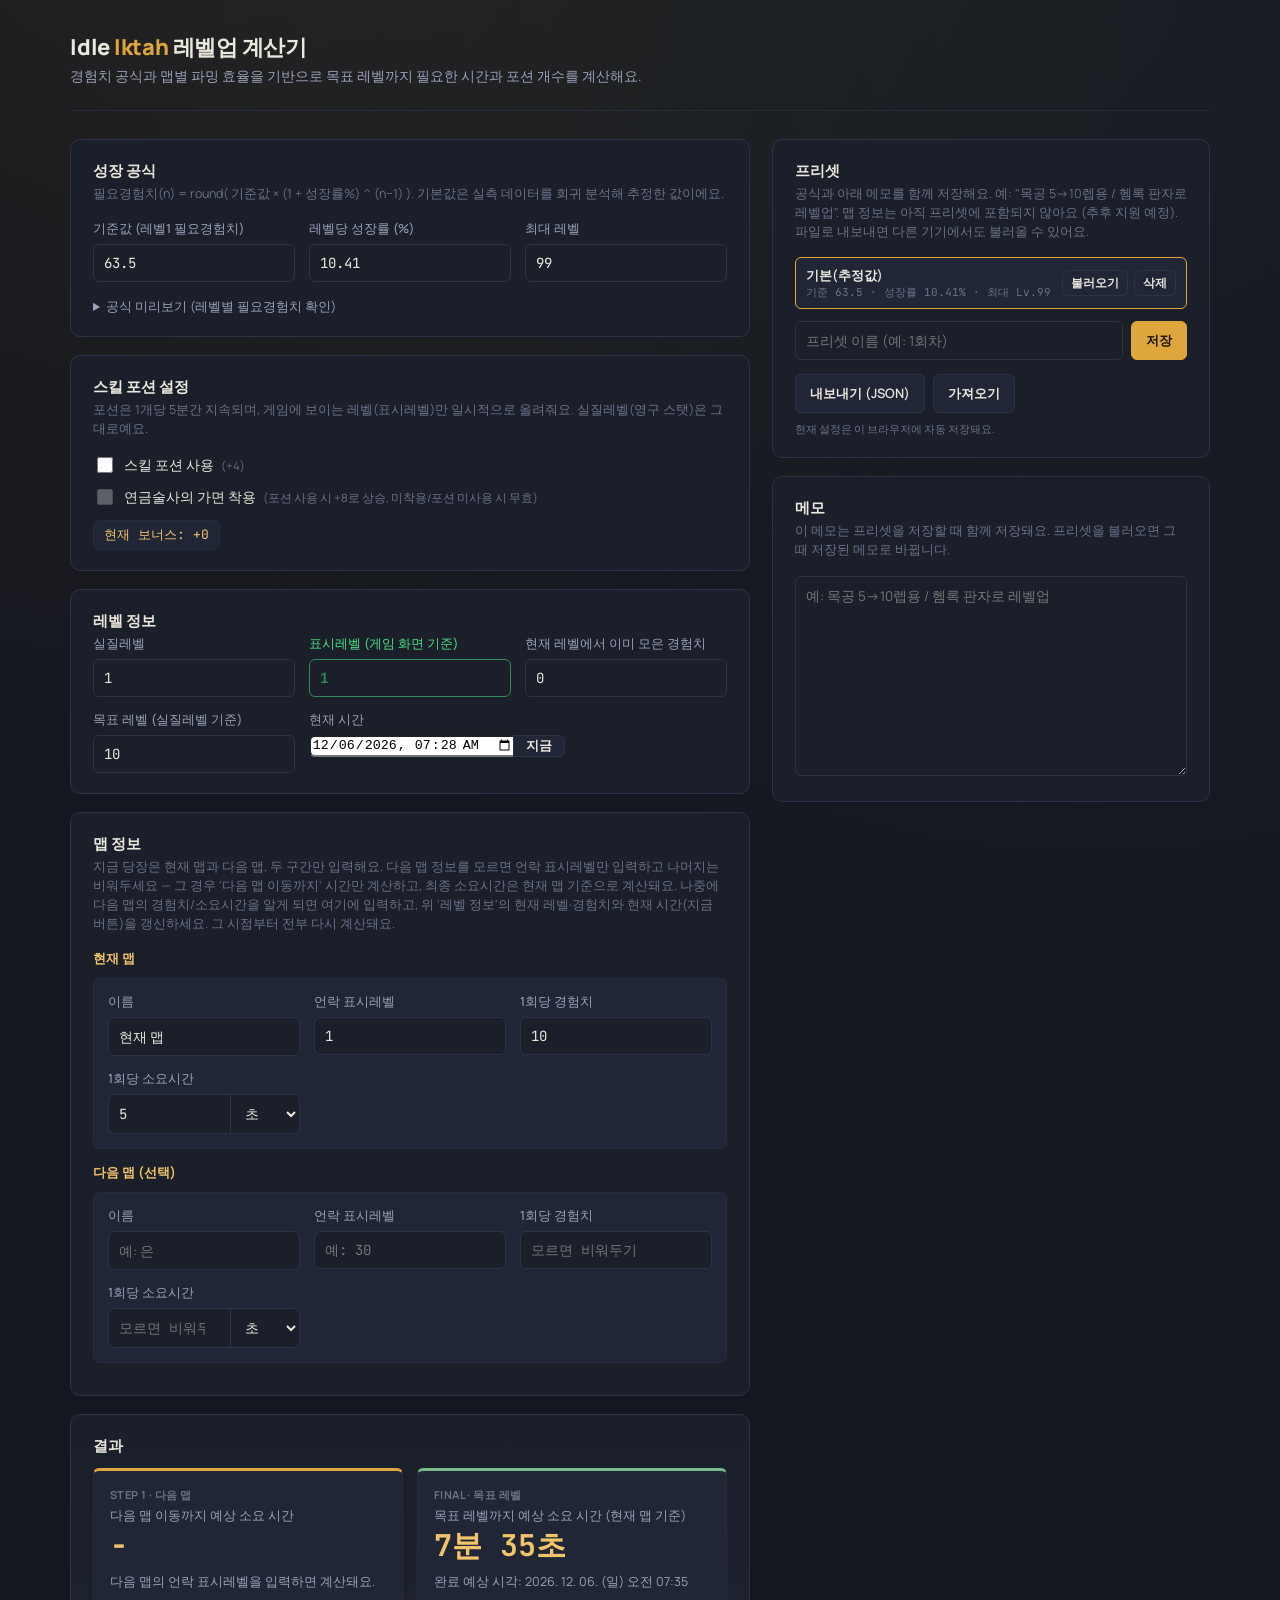
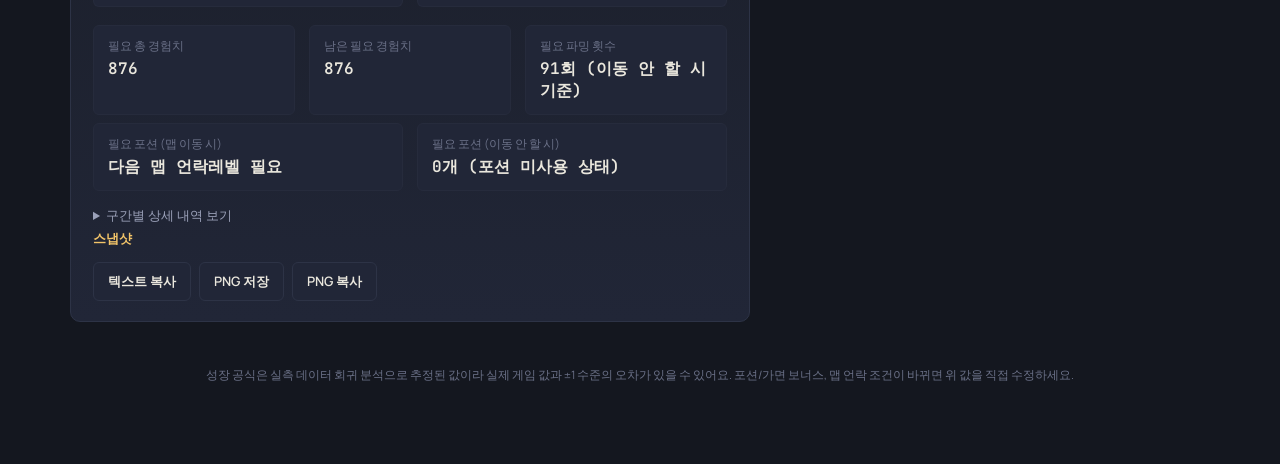
==== commit a2d28208: "Add files via upload" ====
--- a/idle_calculator.html
+++ b/idle_calculator.html
@@ -236,6 +236,13 @@
           <summary>구간별 상세 내역 보기</summary>
           <div class="table-scroll"><table id="range-table"><thead><tr><th>구간</th><th>맵</th><th>행동 횟수</th><th>소요 시간</th></tr></thead><tbody></tbody></table></div>
         </details>
+        <h3>스냅샷</h3>
+        <div class="btn-row">
+          <button type="button" id="btn-snap-text">텍스트 복사</button>
+          <button type="button" id="btn-snap-png">PNG 저장</button>
+          <button type="button" id="btn-snap-copy">PNG 복사</button>
+          <span id="snap-status" class="hint" style="margin:0 0 0 4px;"></span>
+        </div>
       </div>
 
     </div>
@@ -739,6 +746,125 @@
     reader.readAsText(file);
   });
 
+  // ===== 스냅샷 (텍스트 / PNG) =====
+  function buildSnapshot(){
+    readFieldsIntoState();
+    const t = id => (el(id).textContent || '').trim();
+    const num = v => (v === null || v === undefined || !isFinite(v)) ? '-' : fmtInt(v);
+    const bonus = getBonus();
+    const secPerRun = Number(state.mCurTime) * (Number(state.mCurUnit) || 1);
+    const timeLabel = t('r-time-label');
+    const rows = [];
+    rows.push({ label:'레벨', value:`Lv.${state.real} → Lv.${state.target}` + (state.progress ? ` (현재 레벨 진행 ${num(state.progress)} XP)` : '') });
+    rows.push({ label:'필요 경험치', value:`총 ${t('r-totalexp')} / 남은 ${t('r-remainexp')}` });
+    rows.push({ label: state.mCurName || '현재 맵', value:`1회 ${num(state.mCurExp)} XP · ${isFinite(secPerRun) ? formatDuration(secPerRun) : '-'}` });
+    rows.push({ label:'포션 · 가면', value: state.usePotion ? `스킬 포션 사용${state.useMask ? ' + 연금술사의 가면' : ''} (+${bonus}, 표시 Lv.${state.real + bonus})` : '스킬 포션 미사용' });
+    if (state.usePotion){
+      const np = t('r-potion-noswitch'), sw = t('r-potion-switch');
+      const hasNext = state.mNextUnlock !== null && isFinite(state.mNextUnlock) && /개/.test(sw);
+      rows.push({ label:'필요 포션', value: hasNext ? `이동 안 할 시 ${np} · 이동 시 ${sw}` : np });
+    }
+    if (state.mNextUnlock !== null && isFinite(state.mNextUnlock) && t('n-time') !== '-'){
+      rows.push({ label:'다음 맵 이동', value:`${state.mNextName || '다음 맵'}(표시 Lv.${state.mNextUnlock})까지 ${t('n-time')}` });
+    }
+    rows.push({ label:'필요 횟수', value:t('r-runs') });
+    rows.push({ label:'소요 시간', value:t('r-time') + (/맵 이동 전략/.test(timeLabel) ? ' (맵 이동 전략)' : ''), hi:true });
+    const start = formatFinishAt(state.curTime, 0);
+    if (start) rows.push({ label:'시작 시각', value:start });
+    const fin = t('r-time-finish').replace(/^완료 예상 시각:\s*/, '');
+    if (fin) rows.push({ label:'완료 예상', value:fin, hi:true });
+    return { memo:(state.notes || '').trim(), rows, name:(state.mCurName || 'snapshot') };
+  }
+
+  function snapshotText(snap){
+    const body = snap.rows.map(r => `${r.label}: ${r.value}`).join('\n');
+    return (snap.memo ? snap.memo + '\n\n' : '') + body;
+  }
+
+  async function renderSnapshotCanvas(snap){
+    try { await document.fonts.ready; } catch(e){}
+    const S = 2, W = 760, P = 32, LW = 150;
+    const FONT = "'Manrope','Noto Sans KR','Malgun Gothic',system-ui,sans-serif";
+    const memoFont = `500 15px ${FONT}`, valFont = `700 18px ${FONT}`, labFont = `500 14px ${FONT}`;
+    const c = document.createElement('canvas');
+    const g = c.getContext('2d');
+    const innerW = W - P*2;
+    const wrap = (txt, font, maxW) => {
+      g.font = font; const out = [];
+      String(txt).split('\n').forEach(par => {
+        let line = '';
+        for (const ch of par){
+          if (g.measureText(line + ch).width > maxW && line){ out.push(line); line = ch; } else line += ch;
+        }
+        out.push(line);
+      });
+      return out;
+    };
+    const memoLines = snap.memo ? wrap(snap.memo, memoFont, innerW - 30) : [];
+    const memoH = memoLines.length ? memoLines.length * 22 + 28 : 0;
+    const rows = snap.rows.map(r => Object.assign({}, r, { lines: wrap(r.value, valFont, innerW - LW) }));
+    const rowH = r => r.lines.length * 26 + 16;
+    const H = P*2 + (memoH ? memoH + 16 : 0) + rows.reduce((a, r) => a + rowH(r), 0);
+    c.width = W * S; c.height = H * S;
+    g.scale(S, S);
+    g.fillStyle = '#14171f'; g.fillRect(0, 0, W, H);
+    g.textBaseline = 'top';
+    let y = P;
+    if (memoH){
+      g.fillStyle = '#1b1f2a'; g.fillRect(P, y, innerW, memoH);
+      g.fillStyle = '#e0a63e'; g.fillRect(P, y, 4, memoH);
+      g.fillStyle = '#eae7dd'; g.font = memoFont;
+      memoLines.forEach((ln, i) => g.fillText(ln, P + 18, y + 14 + i * 22));
+      y += memoH + 16;
+    }
+    rows.forEach(r => {
+      g.strokeStyle = '#2d3346'; g.lineWidth = 1;
+      g.beginPath(); g.moveTo(P, y + 0.5); g.lineTo(P + innerW, y + 0.5); g.stroke();
+      g.fillStyle = '#9aa0b8'; g.font = labFont; g.fillText(r.label, P, y + 12);
+      g.fillStyle = r.hi ? '#f2c469' : '#eae7dd'; g.font = valFont;
+      r.lines.forEach((ln, j) => g.fillText(ln, P + LW, y + 9 + j * 26));
+      y += rowH(r);
+    });
+    return c;
+  }
+
+  function canvasToBlob(c){ return new Promise(res => c.toBlob(res, 'image/png')); }
+  let snapTimer = null;
+  function snapStatus(msg){
+    const n = el('snap-status'); n.textContent = msg;
+    clearTimeout(snapTimer); snapTimer = setTimeout(() => { n.textContent = ''; }, 2500);
+  }
+  function fileStamp(){
+    const d = new Date(), p = n => String(n).padStart(2, '0');
+    return `${d.getFullYear()}${p(d.getMonth()+1)}${p(d.getDate())}-${p(d.getHours())}${p(d.getMinutes())}${p(d.getSeconds())}`;
+  }
+
+  el('btn-snap-text').addEventListener('click', async () => {
+    const txt = snapshotText(buildSnapshot());
+    try { await navigator.clipboard.writeText(txt); snapStatus('텍스트를 복사했어요'); }
+    catch(e){
+      const ta = document.createElement('textarea'); ta.value = txt; document.body.appendChild(ta); ta.select();
+      try { document.execCommand('copy'); snapStatus('텍스트를 복사했어요'); } catch(err){ snapStatus('복사에 실패했어요'); }
+      document.body.removeChild(ta);
+    }
+  });
+  el('btn-snap-png').addEventListener('click', async () => {
+    const snap = buildSnapshot();
+    const blob = await canvasToBlob(await renderSnapshotCanvas(snap));
+    const safeName = snap.name.replace(/[\\/:*?"<>|]/g, '').trim() || 'snapshot';
+    const url = URL.createObjectURL(blob);
+    const a = document.createElement('a'); a.href = url; a.download = `idle-iktah_${safeName}_${fileStamp()}.png`;
+    document.body.appendChild(a); a.click(); document.body.removeChild(a); URL.revokeObjectURL(url);
+    snapStatus('PNG를 저장했어요');
+  });
+  el('btn-snap-copy').addEventListener('click', async () => {
+    try {
+      const blob = await canvasToBlob(await renderSnapshotCanvas(buildSnapshot()));
+      await navigator.clipboard.write([new ClipboardItem({ 'image/png': blob })]);
+      snapStatus('이미지를 복사했어요');
+    } catch(e){ snapStatus('이미지 복사가 지원되지 않아요. PNG 저장을 사용해 주세요'); }
+  });
+
   loadFromStorage();
   if (!/^\d{4}-\d{2}-\d{2}T\d{2}:\d{2}$/.test(state.curTime || '')) state.curTime = nowLocalInputValue();
   el('btn-now').addEventListener('click', () => {
